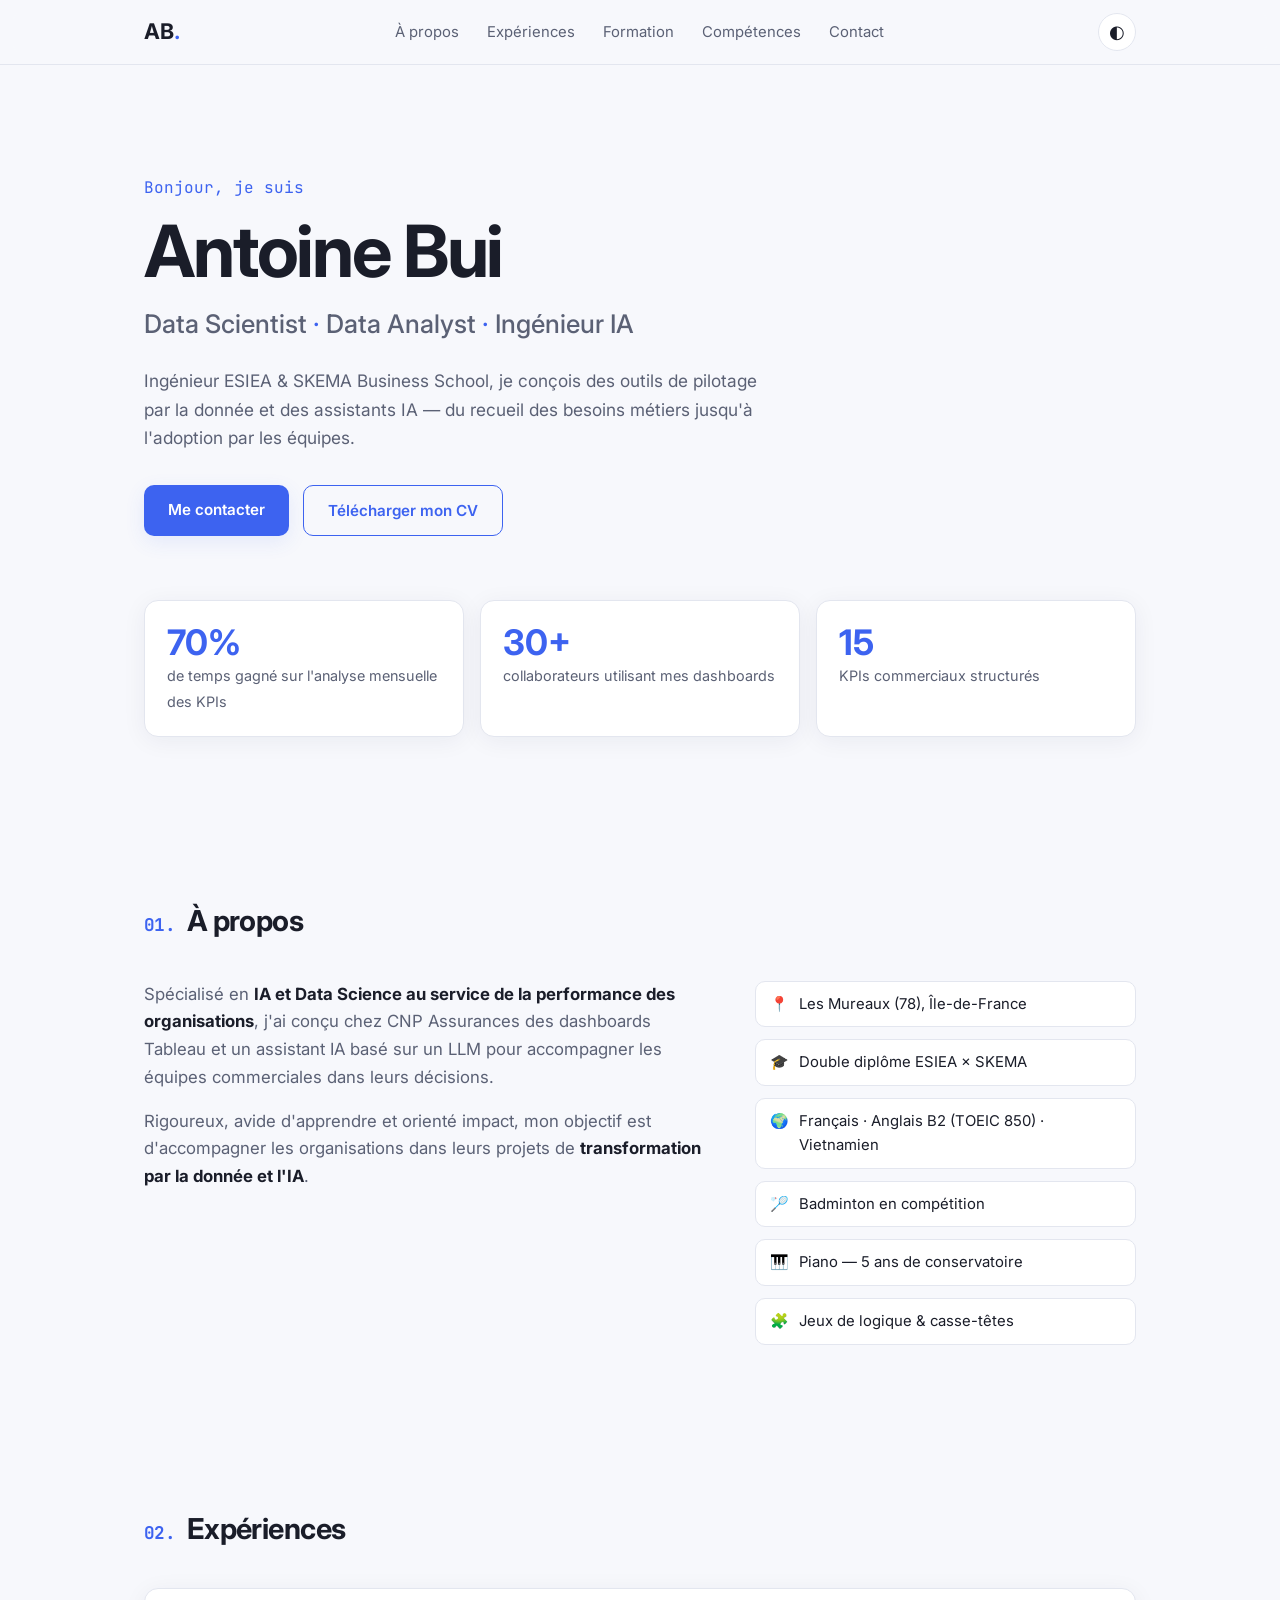
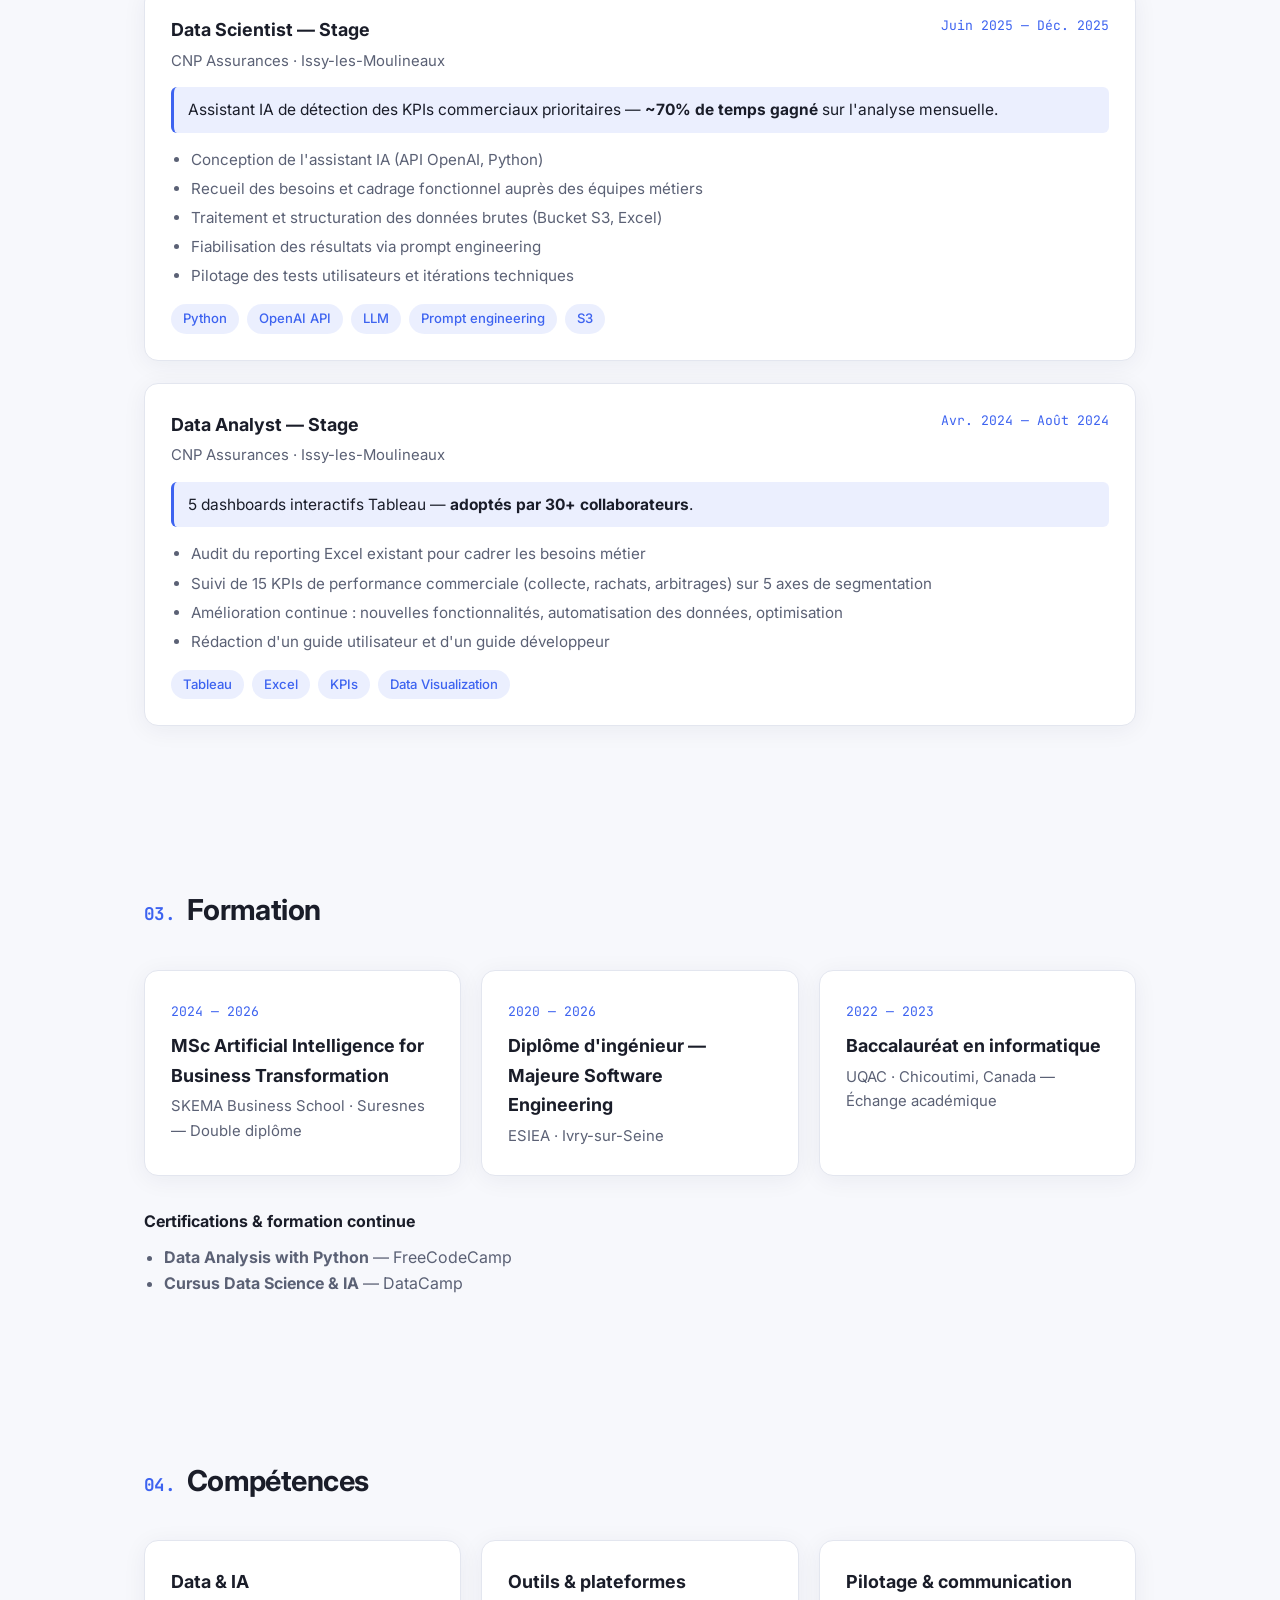
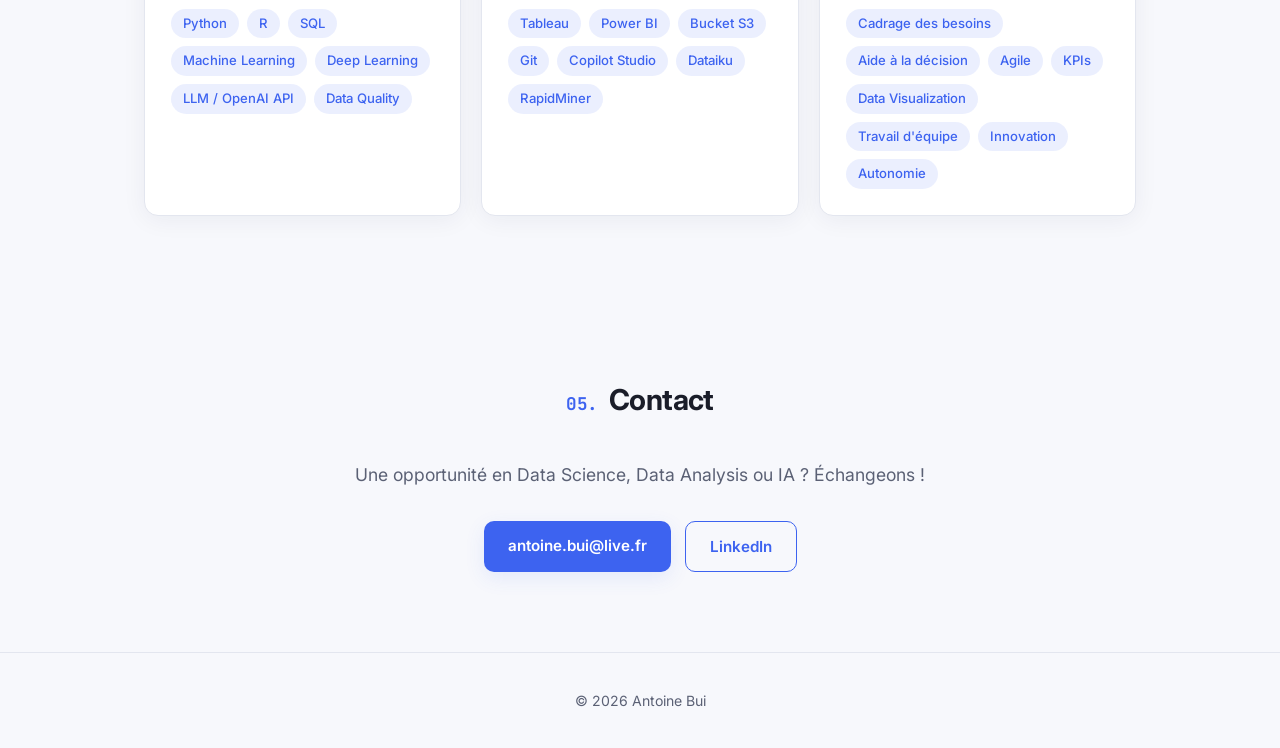
==== index.html @ 3d0e4847 "Premier commit : portfolio Antoine Bui Co-Authored-By: Claude Opus 5.5 <noreply@anthropic.com>" ====
<!DOCTYPE html>
<html lang="fr">
<head>
  <meta charset="UTF-8">
  <meta name="viewport" content="width=device-width, initial-scale=1.0">
  <title>Antoine Bui — Data Scientist & Ingénieur IA</title>
  <meta name="description" content="Portfolio d'Antoine Bui, Data Scientist, Data Analyst et Ingénieur IA (ESIEA × SKEMA).">
  <link rel="preconnect" href="https://fonts.googleapis.com">
  <link rel="preconnect" href="https://fonts.gstatic.com" crossorigin>
  <link href="https://fonts.googleapis.com/css2?family=Inter:wght@400;500;600;700&family=JetBrains+Mono:wght@500&display=swap" rel="stylesheet">
  <link rel="stylesheet" href="style.css">
</head>
<body>
  <header class="nav">
    <div class="container nav-inner">
      <a href="#top" class="logo">AB<span>.</span></a>
      <nav>
        <ul class="nav-links">
          <li><a href="#about">À propos</a></li>
          <li><a href="#experience">Expériences</a></li>
          <li><a href="#education">Formation</a></li>
          <li><a href="#skills">Compétences</a></li>
          <li><a href="#contact">Contact</a></li>
        </ul>
      </nav>
      <button class="theme-toggle" id="themeToggle" aria-label="Changer de thème">◐</button>
    </div>
  </header>

  <main id="top">
    <!-- HERO -->
    <section class="hero container">
      <p class="eyebrow mono">Bonjour, je suis</p>
      <h1>Antoine Bui</h1>
      <h2 class="hero-role">Data Scientist <span>·</span> Data Analyst <span>·</span> Ingénieur IA</h2>
      <p class="hero-text">
        Ingénieur ESIEA &amp; SKEMA Business School, je conçois des outils de pilotage par la donnée
        et des assistants IA — du recueil des besoins métiers jusqu'à l'adoption par les équipes.
      </p>
      <div class="hero-cta">
        <a href="#contact" class="btn btn-primary">Me contacter</a>
        <a href="assets/CV-Antoine-BUI.pdf" class="btn btn-ghost" target="_blank" rel="noopener">Télécharger mon CV</a>
      </div>
      <div class="stats">
        <div class="stat"><span class="stat-num">70%</span><span class="stat-label">de temps gagné sur l'analyse mensuelle des KPIs</span></div>
        <div class="stat"><span class="stat-num">30+</span><span class="stat-label">collaborateurs utilisant mes dashboards</span></div>
        <div class="stat"><span class="stat-num">15</span><span class="stat-label">KPIs commerciaux structurés</span></div>
      </div>
    </section>

    <!-- ABOUT -->
    <section id="about" class="section container reveal">
      <h3 class="section-title"><span class="mono">01.</span> À propos</h3>
      <div class="about-grid">
        <div>
          <p>
            Spécialisé en <strong>IA et Data Science au service de la performance des organisations</strong>,
            j'ai conçu chez CNP Assurances des dashboards Tableau et un assistant IA basé sur un LLM
            pour accompagner les équipes commerciales dans leurs décisions.
          </p>
          <p>
            Rigoureux, avide d'apprendre et orienté impact, mon objectif est d'accompagner les organisations
            dans leurs projets de <strong>transformation par la donnée et l'IA</strong>.
          </p>
        </div>
        <ul class="facts">
          <li><span>📍</span> Les Mureaux (78), Île-de-France</li>
          <li><span>🎓</span> Double diplôme ESIEA × SKEMA</li>
          <li><span>🌍</span> Français · Anglais B2 (TOEIC 850) · Vietnamien</li>
          <li><span>🏸</span> Badminton en compétition</li>
          <li><span>🎹</span> Piano — 5 ans de conservatoire</li>
          <li><span>🧩</span> Jeux de logique &amp; casse-têtes</li>
        </ul>
      </div>
    </section>

    <!-- EXPERIENCE -->
    <section id="experience" class="section container reveal">
      <h3 class="section-title"><span class="mono">02.</span> Expériences</h3>
      <div class="timeline">
        <article class="card">
          <div class="card-head">
            <div>
              <h4>Data Scientist — Stage</h4>
              <p class="org">CNP Assurances · Issy-les-Moulineaux</p>
            </div>
            <span class="date mono">Juin 2025 — Déc. 2025</span>
          </div>
          <p class="highlight">Assistant IA de détection des KPIs commerciaux prioritaires — <strong>~70% de temps gagné</strong> sur l'analyse mensuelle.</p>
          <ul>
            <li>Conception de l'assistant IA (API OpenAI, Python)</li>
            <li>Recueil des besoins et cadrage fonctionnel auprès des équipes métiers</li>
            <li>Traitement et structuration des données brutes (Bucket S3, Excel)</li>
            <li>Fiabilisation des résultats via prompt engineering</li>
            <li>Pilotage des tests utilisateurs et itérations techniques</li>
          </ul>
          <div class="tags"><span>Python</span><span>OpenAI API</span><span>LLM</span><span>Prompt engineering</span><span>S3</span></div>
        </article>

        <article class="card">
          <div class="card-head">
            <div>
              <h4>Data Analyst — Stage</h4>
              <p class="org">CNP Assurances · Issy-les-Moulineaux</p>
            </div>
            <span class="date mono">Avr. 2024 — Août 2024</span>
          </div>
          <p class="highlight">5 dashboards interactifs Tableau — <strong>adoptés par 30+ collaborateurs</strong>.</p>
          <ul>
            <li>Audit du reporting Excel existant pour cadrer les besoins métier</li>
            <li>Suivi de 15 KPIs de performance commerciale (collecte, rachats, arbitrages) sur 5 axes de segmentation</li>
            <li>Amélioration continue : nouvelles fonctionnalités, automatisation des données, optimisation</li>
            <li>Rédaction d'un guide utilisateur et d'un guide développeur</li>
          </ul>
          <div class="tags"><span>Tableau</span><span>Excel</span><span>KPIs</span><span>Data Visualization</span></div>
        </article>
      </div>
    </section>

    <!-- EDUCATION -->
    <section id="education" class="section container reveal">
      <h3 class="section-title"><span class="mono">03.</span> Formation</h3>
      <div class="edu-grid">
        <article class="card">
          <span class="date mono">2024 — 2026</span>
          <h4>MSc Artificial Intelligence for Business Transformation</h4>
          <p class="org">SKEMA Business School · Suresnes — Double diplôme</p>
        </article>
        <article class="card">
          <span class="date mono">2020 — 2026</span>
          <h4>Diplôme d'ingénieur — Majeure Software Engineering</h4>
          <p class="org">ESIEA · Ivry-sur-Seine</p>
        </article>
        <article class="card">
          <span class="date mono">2022 — 2023</span>
          <h4>Baccalauréat en informatique</h4>
          <p class="org">UQAC · Chicoutimi, Canada — Échange académique</p>
        </article>
      </div>
      <div class="certs">
        <h4>Certifications &amp; formation continue</h4>
        <ul>
          <li><strong>Data Analysis with Python</strong> — FreeCodeCamp</li>
          <li><strong>Cursus Data Science &amp; IA</strong> — DataCamp</li>
        </ul>
      </div>
    </section>

    <!-- SKILLS -->
    <section id="skills" class="section container reveal">
      <h3 class="section-title"><span class="mono">04.</span> Compétences</h3>
      <div class="skills-grid">
        <div class="card">
          <h4>Data &amp; IA</h4>
          <div class="tags"><span>Python</span><span>R</span><span>SQL</span><span>Machine Learning</span><span>Deep Learning</span><span>LLM / OpenAI API</span><span>Data Quality</span></div>
        </div>
        <div class="card">
          <h4>Outils &amp; plateformes</h4>
          <div class="tags"><span>Tableau</span><span>Power BI</span><span>Bucket S3</span><span>Git</span><span>Copilot Studio</span><span>Dataiku</span><span>RapidMiner</span></div>
        </div>
        <div class="card">
          <h4>Pilotage &amp; communication</h4>
          <div class="tags"><span>Cadrage des besoins</span><span>Aide à la décision</span><span>Agile</span><span>KPIs</span><span>Data Visualization</span><span>Travail d'équipe</span><span>Innovation</span><span>Autonomie</span></div>
        </div>
      </div>
    </section>

    <!-- CONTACT -->
    <section id="contact" class="section container reveal contact">
      <h3 class="section-title center"><span class="mono">05.</span> Contact</h3>
      <p>Une opportunité en Data Science, Data Analysis ou IA ? Échangeons !</p>
      <div class="hero-cta center">
        <a href="mailto:antoine.bui@live.fr" class="btn btn-primary">antoine.bui@live.fr</a>
        <!-- TODO : remplacer par l'URL de ton profil LinkedIn -->
        <a href="https://www.linkedin.com/in/VOTRE-PROFIL" class="btn btn-ghost" target="_blank" rel="noopener">LinkedIn</a>
      </div>
    </section>
  </main>

  <footer class="footer">
    <p>© <span id="year"></span> Antoine Bui</p>
  </footer>

  <script src="script.js"></script>
</body>
</html>
---- style.css ----
:root {
  --bg: #f7f8fc;
  --surface: #ffffff;
  --text: #1a1d29;
  --muted: #5b6175;
  --accent: #3d63f0;
  --accent-soft: rgba(61, 99, 240, 0.1);
  --border: #e3e6ef;
  --shadow: 0 4px 24px rgba(20, 30, 60, 0.06);
  --radius: 14px;
}

[data-theme="dark"] {
  --bg: #0d1020;
  --surface: #161a2e;
  --text: #e8eaf4;
  --muted: #9aa0b8;
  --accent: #7b96ff;
  --accent-soft: rgba(123, 150, 255, 0.12);
  --border: #262b45;
  --shadow: 0 4px 24px rgba(0, 0, 0, 0.3);
}

* { box-sizing: border-box; margin: 0; padding: 0; }
html { scroll-behavior: smooth; scroll-padding-top: 80px; }

body {
  font-family: "Inter", system-ui, -apple-system, "Segoe UI", sans-serif;
  background: var(--bg);
  color: var(--text);
  line-height: 1.65;
  transition: background 0.3s, color 0.3s;
}

a { color: inherit; text-decoration: none; }
.mono { font-family: "JetBrains Mono", ui-monospace, monospace; }
.container { width: 100%; max-width: 1040px; margin: 0 auto; padding: 0 24px; }
.center { text-align: center; justify-content: center; }

/* NAV */
.nav {
  position: sticky; top: 0; z-index: 10;
  background: color-mix(in srgb, var(--bg) 85%, transparent);
  backdrop-filter: blur(10px);
  border-bottom: 1px solid var(--border);
}
.nav-inner { display: flex; align-items: center; justify-content: space-between; height: 64px; gap: 16px; }
.logo { font-weight: 700; font-size: 1.35rem; }
.logo span { color: var(--accent); }
.nav-links { display: flex; gap: 28px; list-style: none; font-size: 0.93rem; color: var(--muted); }
.nav-links a:hover { color: var(--accent); }
.theme-toggle {
  background: var(--surface); border: 1px solid var(--border); color: var(--text);
  width: 38px; height: 38px; border-radius: 50%; cursor: pointer; font-size: 1.1rem;
}

/* HERO */
.hero { padding: 110px 24px 80px; }
.eyebrow { color: var(--accent); margin-bottom: 12px; }
.hero h1 { font-size: clamp(2.6rem, 7vw, 4.5rem); line-height: 1.05; letter-spacing: -0.03em; }
.hero-role { font-size: clamp(1.15rem, 3vw, 1.6rem); color: var(--muted); font-weight: 500; margin: 14px 0 22px; }
.hero-role span { color: var(--accent); }
.hero-text { max-width: 620px; color: var(--muted); font-size: 1.08rem; }
.hero-cta { display: flex; gap: 14px; margin-top: 32px; flex-wrap: wrap; }

.btn {
  display: inline-block; padding: 12px 24px; border-radius: 10px; font-weight: 600; font-size: 0.95rem;
  transition: transform 0.15s, box-shadow 0.15s, background 0.15s;
}
.btn:hover { transform: translateY(-2px); }
.btn-primary { background: var(--accent); color: #fff; box-shadow: 0 6px 20px var(--accent-soft); }
.btn-ghost { border: 1.5px solid var(--accent); color: var(--accent); }
.btn-ghost:hover { background: var(--accent-soft); }

.stats { display: grid; grid-template-columns: repeat(auto-fit, minmax(200px, 1fr)); gap: 16px; margin-top: 64px; }
.stat {
  background: var(--surface); border: 1px solid var(--border); border-radius: var(--radius);
  padding: 22px; box-shadow: var(--shadow);
}
.stat-num { display: block; font-size: 2.2rem; font-weight: 700; color: var(--accent); line-height: 1.1; }
.stat-label { color: var(--muted); font-size: 0.9rem; }

/* SECTIONS */
.section { padding: 80px 24px; }
.section-title { font-size: 1.8rem; margin-bottom: 36px; letter-spacing: -0.02em; }
.section-title .mono { color: var(--accent); font-size: 1.1rem; margin-right: 6px; }

.about-grid { display: grid; grid-template-columns: 3fr 2fr; gap: 40px; }
.about-grid p { color: var(--muted); margin-bottom: 16px; font-size: 1.05rem; }
.about-grid strong { color: var(--text); }
.facts { list-style: none; display: grid; gap: 12px; }
.facts li {
  background: var(--surface); border: 1px solid var(--border); border-radius: 10px;
  padding: 10px 14px; font-size: 0.93rem; display: flex; gap: 10px;
}

.card {
  background: var(--surface); border: 1px solid var(--border); border-radius: var(--radius);
  padding: 26px; box-shadow: var(--shadow); transition: transform 0.2s, border-color 0.2s;
}
.card:hover { transform: translateY(-3px); border-color: var(--accent); }
.card h4 { font-size: 1.12rem; margin-bottom: 4px; }
.org { color: var(--muted); font-size: 0.93rem; }
.date { color: var(--accent); font-size: 0.82rem; white-space: nowrap; }

.timeline { display: grid; gap: 22px; }
.card-head { display: flex; justify-content: space-between; align-items: flex-start; gap: 16px; margin-bottom: 14px; flex-wrap: wrap; }
.highlight { background: var(--accent-soft); border-left: 3px solid var(--accent); padding: 10px 14px; border-radius: 6px; margin-bottom: 14px; font-size: 0.97rem; }
.card ul { padding-left: 20px; color: var(--muted); display: grid; gap: 4px; font-size: 0.95rem; }

.tags { display: flex; flex-wrap: wrap; gap: 8px; margin-top: 16px; }
.tags span {
  background: var(--accent-soft); color: var(--accent); padding: 4px 12px;
  border-radius: 999px; font-size: 0.82rem; font-weight: 500;
}

.edu-grid, .skills-grid { display: grid; grid-template-columns: repeat(auto-fit, minmax(260px, 1fr)); gap: 20px; }
.edu-grid h4 { margin-top: 8px; }
.skills-grid .tags { margin-top: 12px; }
.certs { margin-top: 32px; }
.certs h4 { margin-bottom: 10px; }
.certs ul { padding-left: 20px; color: var(--muted); }

.contact p { text-align: center; color: var(--muted); font-size: 1.1rem; }

.footer { text-align: center; padding: 36px 24px; color: var(--muted); font-size: 0.88rem; border-top: 1px solid var(--border); }

/* ANIMATION */
.reveal { opacity: 0; transform: translateY(24px); transition: opacity 0.7s ease, transform 0.7s ease; }
.reveal.visible { opacity: 1; transform: none; }
@media (prefers-reduced-motion: reduce) {
  .reveal { opacity: 1; transform: none; transition: none; }
  html { scroll-behavior: auto; }
}

/* RESPONSIVE */
@media (max-width: 760px) {
  .nav-links { display: none; }
  .about-grid { grid-template-columns: 1fr; }
  .hero { padding-top: 70px; }
  .section { padding: 56px 24px; }
}
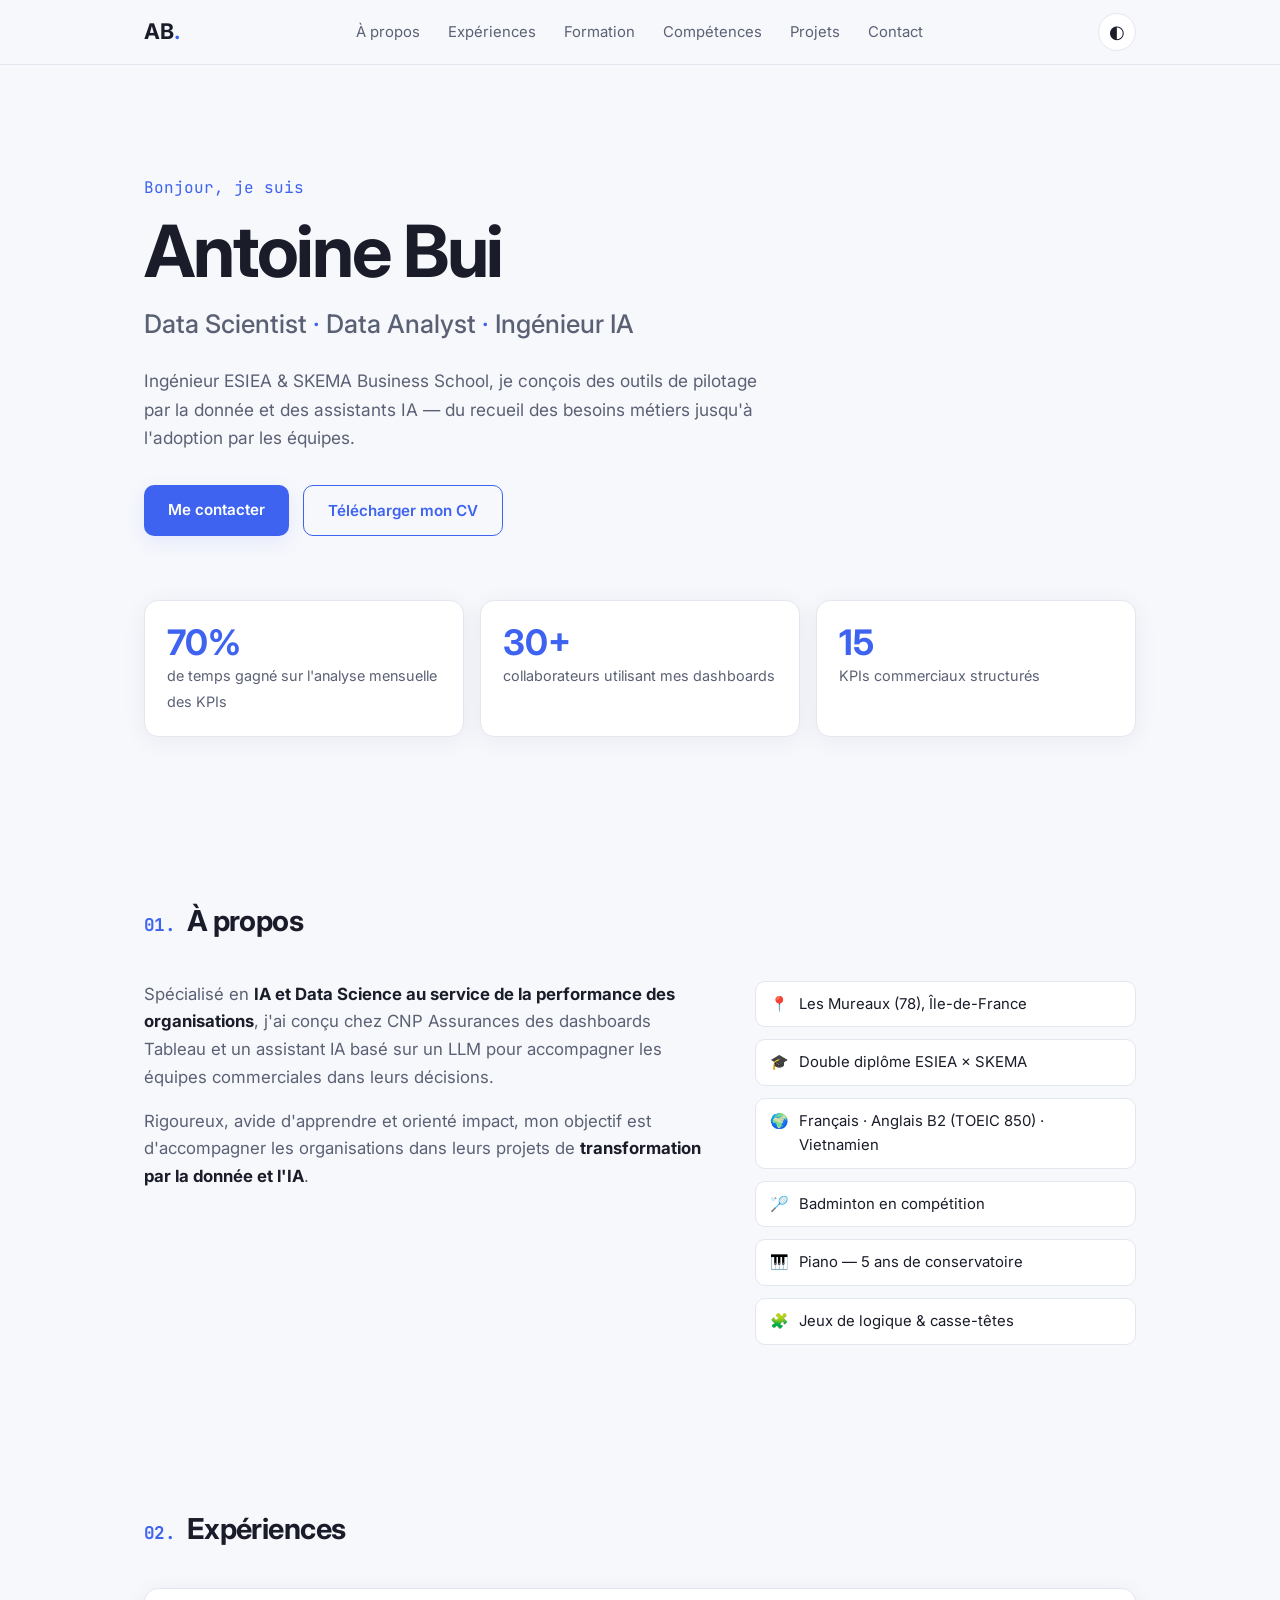
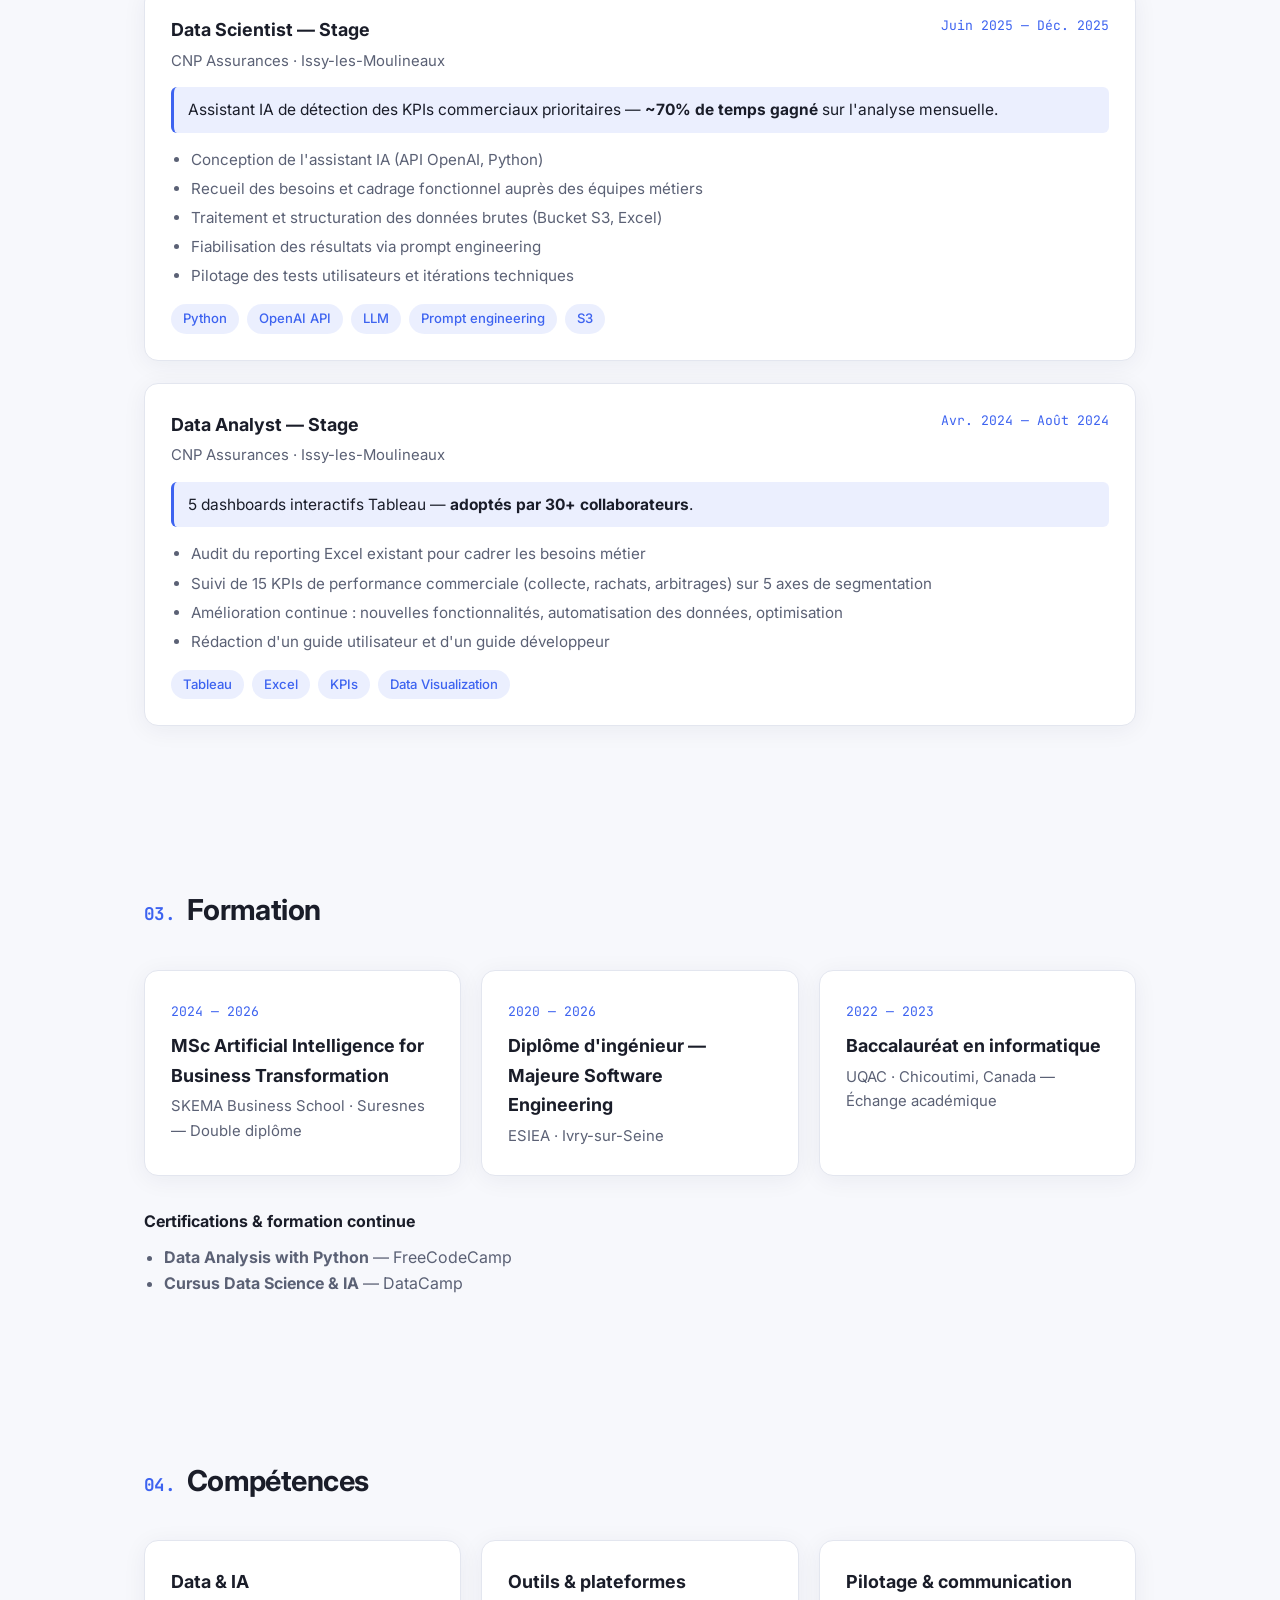
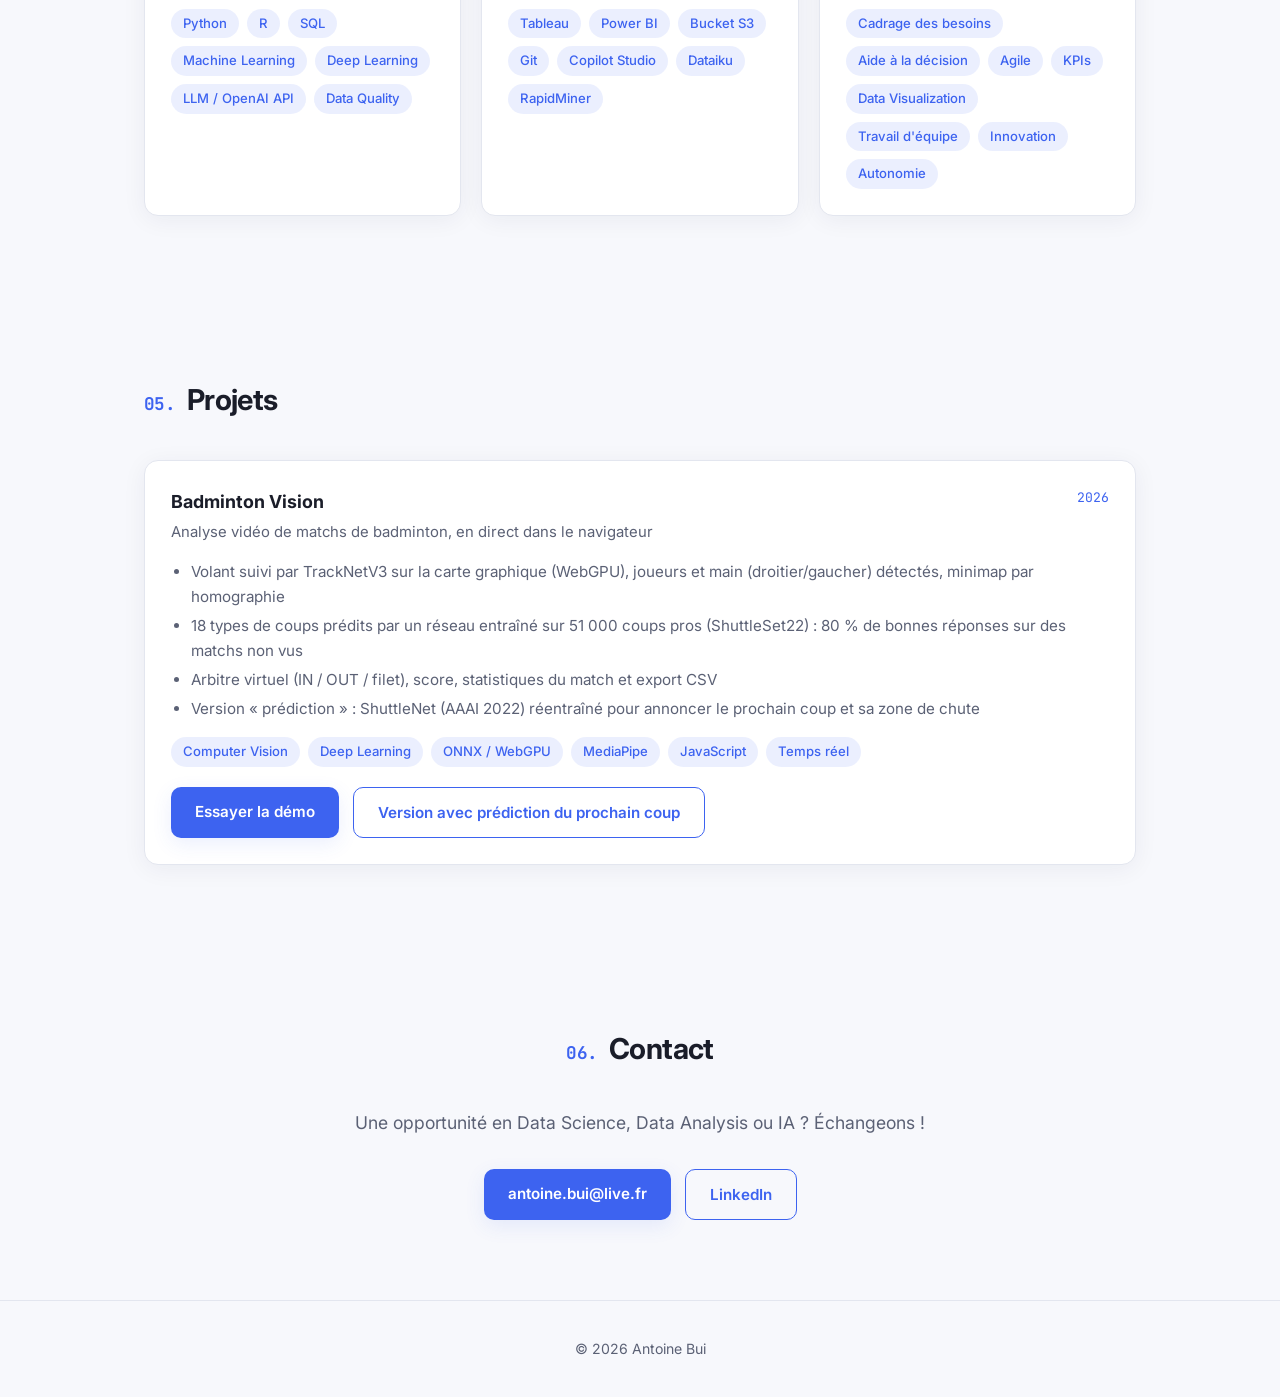
==== commit 562581af: "Ajout de Badminton Vision et de sa version avec prédiction du prochain coup - badminton/ : analyse v" ====
--- a/index.html
+++ b/index.html
@@ -20,6 +20,7 @@
           <li><a href="#experience">Expériences</a></li>
           <li><a href="#education">Formation</a></li>
           <li><a href="#skills">Compétences</a></li>
+          <li><a href="#projects">Projets</a></li>
           <li><a href="#contact">Contact</a></li>
         </ul>
       </nav>
@@ -165,14 +166,39 @@
       </div>
     </section>
 
+    <!-- PROJECTS -->
+    <section id="projects" class="section container reveal">
+      <h3 class="section-title"><span class="mono">05.</span> Projets</h3>
+      <article class="card">
+        <div class="card-head">
+          <div>
+            <h4>Badminton Vision</h4>
+            <p class="org">Analyse vidéo de matchs de badminton, en direct dans le navigateur</p>
+          </div>
+          <span class="date mono">2026</span>
+        </div>
+        <ul>
+          <li>Volant suivi par TrackNetV3 sur la carte graphique (WebGPU), joueurs et main (droitier/gaucher) détectés, minimap par homographie</li>
+          <li>18 types de coups prédits par un réseau entraîné sur 51 000 coups pros (ShuttleSet22) : 80 % de bonnes réponses sur des matchs non vus</li>
+          <li>Arbitre virtuel (IN / OUT / filet), score, statistiques du match et export CSV</li>
+          <li>Version « prédiction » : ShuttleNet (AAAI 2022) réentraîné pour annoncer le prochain coup et sa zone de chute</li>
+        </ul>
+        <div class="tags"><span>Computer Vision</span><span>Deep Learning</span><span>ONNX / WebGPU</span><span>MediaPipe</span><span>JavaScript</span><span>Temps réel</span></div>
+        <div class="hero-cta" style="margin-top:20px">
+          <a href="badminton/" class="btn btn-primary">Essayer la démo</a>
+          <a href="badminton-prediction/" class="btn btn-ghost">Version avec prédiction du prochain coup</a>
+        </div>
+      </article>
+    </section>
+
     <!-- CONTACT -->
     <section id="contact" class="section container reveal contact">
-      <h3 class="section-title center"><span class="mono">05.</span> Contact</h3>
+      <h3 class="section-title center"><span class="mono">06.</span> Contact</h3>
       <p>Une opportunité en Data Science, Data Analysis ou IA ? Échangeons !</p>
       <div class="hero-cta center">
         <a href="mailto:antoine.bui@live.fr" class="btn btn-primary">antoine.bui@live.fr</a>
         <!-- TODO : remplacer par l'URL de ton profil LinkedIn -->
-        <a href="https://www.linkedin.com/in/VOTRE-PROFIL" class="btn btn-ghost" target="_blank" rel="noopener">LinkedIn</a>
+        <a href="https://www.linkedin.com/in/antoinebui02" class="btn btn-ghost" target="_blank" rel="noopener">LinkedIn</a>
       </div>
     </section>
   </main>
